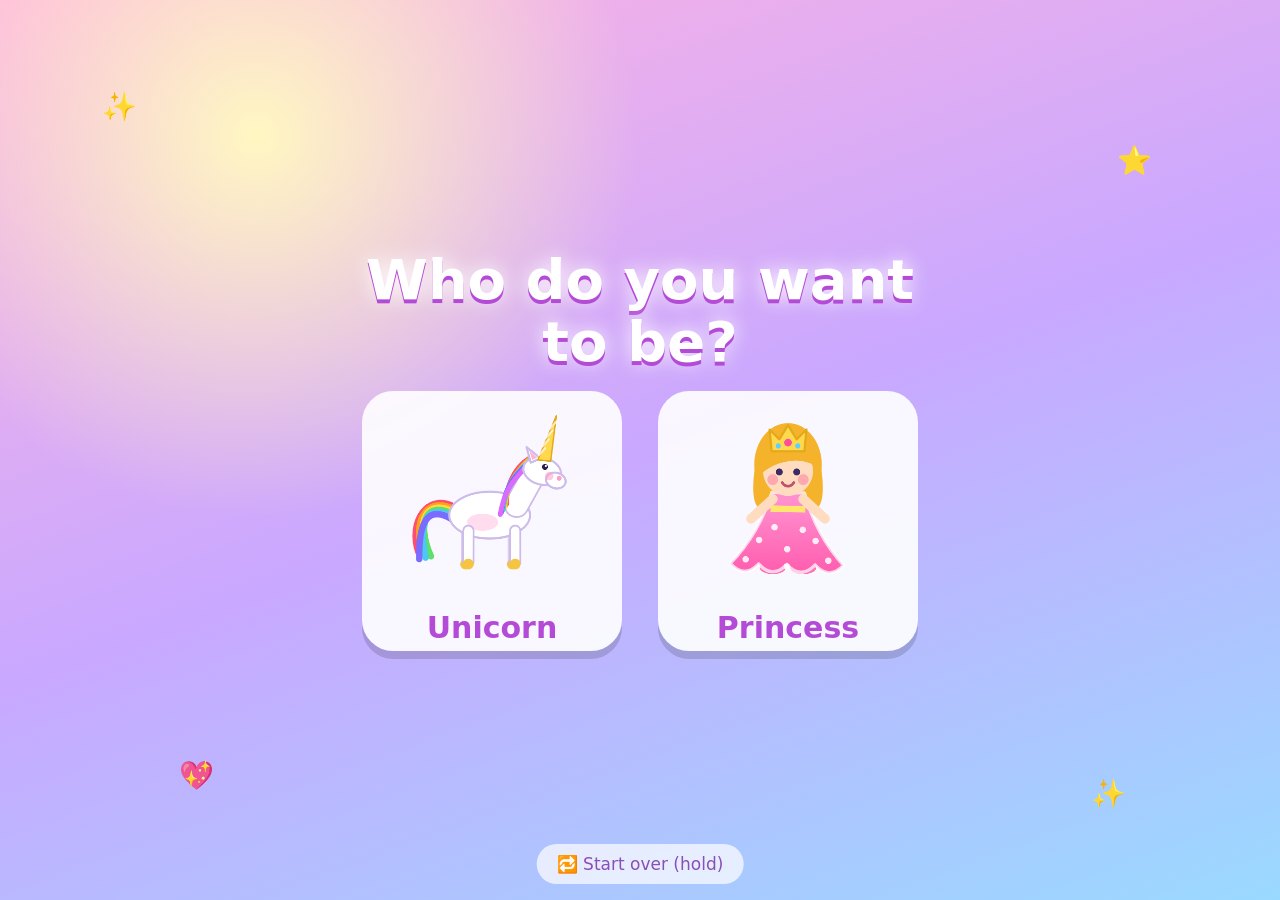
==== index.html @ 5d2dbdb1 "Magic Land: offline learning game with shapes, numbers, voice recorder Co-Authored-By: Claude Sonnet" ====
<!doctype html>
<html lang="en">
<head>
<meta charset="utf-8">
<meta name="viewport" content="width=device-width,initial-scale=1,maximum-scale=1,user-scalable=no,viewport-fit=cover">
<meta name="apple-mobile-web-app-capable" content="yes">
<meta name="mobile-web-app-capable" content="yes">
<meta name="apple-mobile-web-app-title" content="Magic Land">
<meta name="apple-mobile-web-app-status-bar-style" content="black-translucent">
<meta name="theme-color" content="#8fe388">
<link rel="manifest" href="manifest.json">
<link rel="apple-touch-icon" href="icon-180.png">
<title>Magic Land</title>
<link rel="stylesheet" href="css/style.css">
</head>
<body>
<canvas id="c"></canvas>

<div id="hud" hidden>
  <div id="score"><span id="stars">⭐ 0</span><span id="pals">🐾 0</span></div>
  <div id="tools">
    <button class="rb" id="dressBtn" aria-label="Dress up">👗</button>
    <button class="rb" id="menuBtn" aria-label="Toy box">🎒</button>
    <button class="rb" id="snd" aria-label="Sound">🔊</button>
    <button class="rb" id="swap" aria-label="Change character">🔄</button>
  </div>
  <div id="quest"><span id="qi">🌸</span><span id="qd"></span></div>
  <button id="learnBtn" aria-label="Learn and play"><span>🎮</span></button>
  <button id="magic" aria-label="Magic"><span id="magicIcon">🌈</span></button>
</div>
<div id="paintPill" hidden>🎨 ✖</div>
<div id="gbar" hidden><button id="gstop" aria-label="Stop">✖</button><span id="ginfo"></span></div>
<div id="bignum"></div>
<div id="build" hidden></div>
<div id="menu" class="sheet" hidden><div class="mcard"><button id="menuX">✖</button><div class="grid">
  <button data-m="paint" id="mPaint">🎨</button><button data-m="build">🏡</button><button data-m="shower">🌠</button>
  <button data-m="seek">🙈</button><button data-m="race">🏁</button><button data-m="learn">📚</button>
  <button data-m="pets">🐾</button><button data-m="night" id="mNight">🌙</button><button data-m="clean">🧽</button>
</div></div></div>
<div id="modal" class="sheet" hidden><div class="mcard"><div id="mbox"></div></div></div>
<div id="toast"></div>
<div id="dress" hidden><div id="dtabs"></div><div id="ditems"></div></div>

<div id="pick">
  <span class="twinkle" style="left:8%;top:10%">✨</span><span class="twinkle" style="right:10%;top:16%;animation-delay:-1s">⭐</span>
  <span class="twinkle" style="left:14%;bottom:12%;animation-delay:-.5s">💖</span><span class="twinkle" style="right:12%;bottom:10%;animation-delay:-1.7s">✨</span>
  <h1>Who do you want<br>to be?</h1>
  <div id="cards">
    <button class="card" data-c="unicorn"><canvas class="big" id="pu" width="440" height="440"></canvas><span class="nm">Unicorn</span></button>
    <button class="card" data-c="princess"><canvas class="big" id="pp" width="440" height="440"></canvas><span class="nm">Princess</span></button>
  </div>
  <button id="reset"><i></i><span>🔁 Start over (hold)</span></button>
</div>

<canvas id="gcv" hidden></canvas>
<div id="gtop" hidden>
  <button id="gexit" aria-label="Back">✖</button>
  <div id="gmid"><span id="gtitle"></span><span id="gdots"></span></div>
  <button id="gsay" aria-label="Say it again">🔊</button>
</div>
<div id="gwin" hidden><div class="wbox">
  <div class="wstars"></div><div class="wnew">New sticker!</div><div class="wsticker"></div>
  <div class="wbtns"><button id="gagain">▶</button><button id="ghome">🏠</button></div>
</div></div>
<div id="hub" hidden>
  <div class="hubbar"><button id="hubX" aria-label="Close">✖</button><div class="hubtitle">Learn &amp; Play</div><div id="hubStars">⭐ 0</div></div>
  <div id="hubBody"></div>
</div>

<script src="js/phrases.js"></script>
<script src="js/voice.js"></script>
<script src="js/world.js"></script>
<script src="js/engine.js"></script>
<script src="js/hub.js"></script>
<script src="js/games/shapes.js"></script>
<script src="js/games/numbers.js"></script>
<script src="js/games/clinic.js"></script>
<script>Voice.init();</script>
</body>
</html>
---- css/style.css ----
*{box-sizing:border-box;-webkit-tap-highlight-color:transparent;-webkit-touch-callout:none;-webkit-user-select:none;user-select:none}
  html,body{margin:0;height:100%;overflow:hidden;background:#8fe388;touch-action:none;overscroll-behavior:none;font-family:"Chalkboard SE","Comic Sans MS","Marker Felt",system-ui,sans-serif}
  canvas{position:fixed;left:0;top:0;width:100%;height:100%;display:block;touch-action:none}
  button{font:inherit;border:0;cursor:pointer;touch-action:manipulation}

  #hud{position:fixed;inset:0;pointer-events:none;padding:env(safe-area-inset-top) env(safe-area-inset-right) env(safe-area-inset-bottom) env(safe-area-inset-left)}
  #hud[hidden]{display:none}
  #score{position:absolute;top:calc(env(safe-area-inset-top) + 12px);left:calc(env(safe-area-inset-left) + 12px);display:flex;gap:6px}
  #score span{background:rgba(255,255,255,.85);border-radius:999px;padding:4px 11px;font-size:20px;font-weight:700;color:#7a3a9a;box-shadow:0 3px 0 rgba(0,0,0,.12)}
  #tools{position:absolute;top:calc(env(safe-area-inset-top) + 12px);right:calc(env(safe-area-inset-right) + 12px);display:flex;gap:6px}
  .rb{pointer-events:auto;width:44px;height:44px;border-radius:50%;background:rgba(255,255,255,.85);font-size:22px;box-shadow:0 3px 0 rgba(0,0,0,.12);padding:0}
  .rb:active{transform:scale(.9)}
  #magic{pointer-events:auto;position:absolute;right:calc(env(safe-area-inset-right) + 18px);bottom:calc(env(safe-area-inset-bottom) + 22px);width:104px;height:104px;border-radius:50%;font-size:54px;padding:0;
    --p:360deg;background:conic-gradient(#ff6fb5 var(--p),rgba(255,255,255,.55) 0);box-shadow:0 5px 0 rgba(0,0,0,.18),0 0 24px rgba(255,255,255,.8);display:grid;place-items:center}
  #magic span{width:88px;height:88px;border-radius:50%;background:linear-gradient(#fff,#ffe3f3);display:grid;place-items:center}
  #magic.ready{animation:pulse 1.4s infinite}
  #magic:active{transform:scale(.92)}
  @keyframes pulse{50%{transform:scale(1.07)}}

  #stars{pointer-events:auto}
  #dress{position:fixed;left:0;right:0;bottom:0;background:rgba(255,255,255,.93);border-radius:28px 28px 0 0;padding:12px 12px calc(env(safe-area-inset-bottom) + 14px);box-shadow:0 -6px 20px rgba(120,60,170,.28);z-index:4;display:flex;flex-direction:column;gap:12px;align-items:center}
  #dress[hidden]{display:none}
  #dtabs,#ditems{display:flex;gap:9px;flex-wrap:wrap;justify-content:center}
  .tab{width:50px;height:50px;border-radius:50%;background:#f3e6ff;font-size:25px;padding:0;box-shadow:0 3px 0 rgba(0,0,0,.1)}
  .tab.on{background:#ff6fb5;box-shadow:0 0 0 4px #ffc2e2}
  .tab.done{background:#5ee06a;margin-left:4px;font-size:26px}
  .opt{width:62px;height:62px;border-radius:50%;border:4px solid #fff;box-shadow:0 0 0 2px #d9c2f0;font-size:32px;padding:0;background:#fff;transition:transform .15s}
  .opt.on{box-shadow:0 0 0 5px #ff6fb5;transform:scale(1.12)}
  @media (orientation:landscape) and (max-height:520px){
    #dress{left:auto;top:0;width:min(46vw,320px);border-radius:28px 0 0 28px;justify-content:center;padding-right:calc(env(safe-area-inset-right) + 12px)}
  }
  #toast{position:fixed;left:50%;top:22%;transform:translate(-50%,-20px) scale(.8);opacity:0;pointer-events:none;background:rgba(255,255,255,.93);color:#c2358f;font-size:30px;font-weight:700;padding:12px 26px;border-radius:999px;box-shadow:0 6px 0 rgba(0,0,0,.12);transition:all .35s cubic-bezier(.3,1.6,.5,1);white-space:nowrap;text-align:center}
  #toast.on{opacity:1;transform:translate(-50%,0) scale(1)}

  #pick{position:fixed;inset:0;display:flex;flex-direction:column;align-items:center;justify-content:center;gap:2vmin;
    background:radial-gradient(circle at 20% 15%,#fff7c2 0,transparent 30%),linear-gradient(160deg,#ffb3e1,#c9a8ff 50%,#9ad9ff);padding:16px;z-index:5}
  #pick[hidden]{display:none}
  #pick h1{margin:0;color:#fff;font-size:min(9vw,56px);text-shadow:0 4px 0 #b44bd6,0 0 20px #fff;text-align:center;line-height:1.1}
  #cards{display:flex;gap:4vmin;flex-wrap:wrap;justify-content:center}
  .card{width:min(40vw,38vh,260px);aspect-ratio:1;border-radius:12%;background:rgba(255,255,255,.9);box-shadow:0 8px 0 rgba(0,0,0,.15);display:grid;place-items:center;align-content:center;padding:0;animation:bob 2.2s ease-in-out infinite}
  .card:nth-child(2){animation-delay:-1.1s}
  .card:active{transform:scale(.93)}
  .card canvas.big{position:static;width:80%;height:auto;aspect-ratio:1}
  .card .nm{font-size:min(6vw,30px);font-weight:700;color:#b44bd6;margin-top:6px}
  @keyframes bob{50%{transform:translateY(-10px) rotate(2deg)}}
  .twinkle{position:absolute;font-size:28px;animation:tw 2.5s infinite;pointer-events:none}
  @keyframes tw{50%{transform:scale(1.6) rotate(25deg);opacity:.3}}

  #quest{pointer-events:auto;position:absolute;top:calc(env(safe-area-inset-top) + 66px);left:50%;transform:translateX(-50%);display:flex;align-items:center;gap:10px;background:rgba(255,255,255,.88);border-radius:999px;padding:4px 16px 4px 10px;box-shadow:0 3px 0 rgba(0,0,0,.12);color:#b44bd6;white-space:nowrap}
  #quest #qi{font-size:30px}
  #quest #qd{font-size:22px;letter-spacing:3px}
  #quest.done{background:#fff3a8;animation:pulse .6s 3}
  #paintPill{pointer-events:auto;position:absolute;left:calc(env(safe-area-inset-left) + 14px);bottom:calc(env(safe-area-inset-bottom) + 28px);background:#fff;border-radius:999px;font-size:26px;padding:8px 16px;box-shadow:0 4px 0 rgba(0,0,0,.15);color:#c2358f}
  #paintPill[hidden],#gbar[hidden],#build[hidden],#menu[hidden],#modal[hidden],#quest[hidden]{display:none}
  #gbar{position:fixed;top:calc(env(safe-area-inset-top) + 12px);left:calc(env(safe-area-inset-left) + 12px);display:flex;gap:8px;align-items:center;z-index:3}
  #gbar button{width:48px;height:48px;border-radius:50%;background:#fff;font-size:24px;padding:0;box-shadow:0 3px 0 rgba(0,0,0,.15)}
  #ginfo{background:rgba(255,255,255,.88);border-radius:999px;padding:6px 14px;font-size:22px;font-weight:700;color:#7a3a9a}
  #ginfo:empty{display:none}
  #bignum{position:fixed;inset:0;display:grid;place-items:center;pointer-events:none;font-size:min(34vw,200px);font-weight:900;color:#fff;text-shadow:0 8px 0 #b44bd6,0 0 40px #ff6fb5;z-index:3}
  #bignum.pop{animation:bn .9s ease-out}
  @keyframes bn{0%{transform:scale(.3);opacity:0}30%{transform:scale(1.15);opacity:1}100%{transform:scale(1);opacity:.9}}
  .sheet{position:fixed;inset:0;background:rgba(60,20,90,.5);display:grid;place-items:center;z-index:6;padding:12px}
  .mcard{background:#fff;border-radius:32px;padding:18px;box-shadow:0 10px 0 rgba(0,0,0,.18);max-width:94vw;position:relative}
  #menu .grid{display:grid;grid-template-columns:repeat(3,min(26vw,104px));gap:12px}
  #menu .grid button{aspect-ratio:1;border-radius:26px;background:#f3e6ff;font-size:min(13vw,52px);padding:0;box-shadow:0 5px 0 rgba(0,0,0,.12)}
  #menu .grid button.on{background:#ff9ed2}
  #menu .grid button:active{transform:scale(.93)}
  #menuX{position:absolute;top:-14px;right:-8px;width:46px;height:46px;border-radius:50%;background:#ff6fb5;color:#fff;font-size:22px;padding:0}
  #mbox{position:relative;display:flex;flex-direction:column;align-items:center;gap:14px;min-width:min(86vw,420px);overflow:hidden}
  .mbar{display:flex;align-items:center;justify-content:space-between;width:100%;gap:8px}
  .mdots{font-size:24px;letter-spacing:2px;flex:1}
  .mx{width:46px;height:46px;border-radius:50%;background:#f3e6ff;font-size:20px;padding:0;color:#7a3a9a}
  .pname{flex:1;text-align:center;font-size:28px;font-weight:700;color:#b44bd6}
  .mprompt{font-size:min(16vw,70px);min-height:90px;display:grid;place-items:center;text-align:center;line-height:1.1}
  .mprompt.wrap{font-size:min(11vw,52px);word-break:break-all}
  .mprompt.letter{font-size:min(30vw,130px);color:#7a3a9a;font-weight:800}
  .mspeak{width:60px;height:60px;border-radius:50%;background:#e1f5ff;font-size:30px;padding:0}
  .mopts{display:flex;gap:12px;justify-content:center;flex-wrap:wrap}
  .mopt{width:min(24vw,104px);height:min(24vw,104px);border-radius:26px;background:#f3e6ff;font-size:min(13vw,56px);font-weight:800;color:#7a3a9a;padding:0;display:grid;place-items:center;box-shadow:0 5px 0 rgba(0,0,0,.12);transition:transform .15s}
  .mopt.round{border-radius:50%;border:5px solid #fff;box-shadow:0 0 0 2px #d9c2f0}
  .mopt .shp{width:70%;height:70%;display:block}
  .mopt.good{background:#b9f5c8;transform:scale(1.12)}
  .mopt.bad{animation:shake .4s}
  @keyframes shake{25%{transform:translateX(-10px)}75%{transform:translateX(10px)}}
  .pbig{font-size:min(34vw,150px);line-height:1;animation:bob 2s ease-in-out infinite}
  .pbig.wig{animation:wig .6s}
  @keyframes wig{20%{transform:rotate(-12deg) scale(1.15)}50%{transform:rotate(12deg) scale(1.15)}80%{transform:rotate(-6deg)}}
  .phearts{font-size:32px;letter-spacing:4px}
  .fx{position:absolute;bottom:40%;font-size:34px;pointer-events:none;animation:fxup 1.3s ease-out forwards}
  @keyframes fxup{to{transform:translateY(-160px) scale(1.4);opacity:0}}
  #build{position:fixed;left:0;right:0;bottom:0;background:rgba(255,255,255,.93);border-radius:28px 28px 0 0;padding:12px 10px calc(env(safe-area-inset-bottom) + 12px);box-shadow:0 -6px 20px rgba(120,60,170,.28);z-index:4}
  .brow{display:flex;flex-wrap:wrap;gap:8px;justify-content:center;align-items:center}
  .opt.sm{width:50px;height:50px;font-size:26px}
  #reset{position:absolute;bottom:calc(env(safe-area-inset-bottom) + 16px);left:50%;transform:translateX(-50%);background:rgba(255,255,255,.7);color:#8a4fb8;border-radius:999px;font-size:17px;padding:10px 20px;overflow:hidden;white-space:nowrap}
  #reset i{position:absolute;left:0;top:0;bottom:0;width:0;background:rgba(255,111,181,.55);transition:width 0s}
  #reset.hold i{width:100%;transition:width 1.8s linear}
  #reset span{position:relative}

  /* ---- Learn & Play ---- */
  #learnBtn{pointer-events:auto;position:absolute;left:calc(env(safe-area-inset-left) + 18px);bottom:calc(env(safe-area-inset-bottom) + 22px);width:96px;height:96px;border-radius:50%;padding:0;
    background:linear-gradient(145deg,#4cc9f0,#7b6cff);box-shadow:0 5px 0 rgba(0,0,0,.18),0 0 24px rgba(255,255,255,.8);display:grid;place-items:center;animation:pulse 1.8s infinite}
  #learnBtn span{font-size:50px;line-height:1}
  #paintPill{bottom:calc(env(safe-area-inset-bottom) + 130px)}
  #gcv{position:fixed;left:0;top:0;width:100%;height:100%;display:block;touch-action:none;z-index:7}
  #gcv[hidden],#gtop[hidden],#gwin[hidden],#hub[hidden]{display:none}
  #gtop{position:fixed;left:0;right:0;top:0;z-index:8;display:flex;align-items:center;justify-content:space-between;padding:calc(env(safe-area-inset-top) + 10px) calc(env(safe-area-inset-right) + 12px) 0 calc(env(safe-area-inset-left) + 12px);pointer-events:none}
  #gtop button{pointer-events:auto;width:52px;height:52px;border-radius:50%;background:#fff;font-size:26px;padding:0;box-shadow:0 4px 0 rgba(0,0,0,.15)}
  #gmid{display:flex;flex-direction:column;align-items:center;gap:2px;background:rgba(255,255,255,.85);border-radius:20px;padding:4px 14px;color:#7a3a9a;font-weight:700}
  #gtitle{font-size:20px}#gdots{font-size:18px;letter-spacing:2px;min-height:22px}
  #gwin{position:fixed;inset:0;z-index:9;background:rgba(60,20,90,.45);display:grid;place-items:center}
  .wbox{background:#fff;border-radius:36px;padding:26px 34px;text-align:center;box-shadow:0 10px 0 rgba(0,0,0,.18);animation:pop .5s cubic-bezier(.3,1.6,.5,1)}
  @keyframes pop{from{transform:scale(.4);opacity:0}}
  .wstars{font-size:54px;letter-spacing:4px}
  .wnew{font-size:26px;font-weight:800;color:#c2358f;margin-top:6px}
  .wsticker{font-size:110px;line-height:1.1;animation:bob 1.6s ease-in-out infinite}
  .wbtns{display:flex;gap:18px;justify-content:center;margin-top:14px}
  .wbtns button{width:84px;height:84px;border-radius:50%;font-size:40px;padding:0;background:#5ee06a;box-shadow:0 5px 0 rgba(0,0,0,.18)}
  .wbtns button#ghome{background:#ffb3d9}
  #hub{position:fixed;inset:0;z-index:7;overflow-y:auto;-webkit-overflow-scrolling:touch;touch-action:pan-y;background:linear-gradient(160deg,#ffd6f0,#d8c4ff 50%,#b8e6ff);padding:calc(env(safe-area-inset-top) + 10px) 14px calc(env(safe-area-inset-bottom) + 24px)}
  .hubbar{display:flex;align-items:center;justify-content:space-between;gap:10px;margin-bottom:10px}
  .hubbar button{width:52px;height:52px;border-radius:50%;background:#fff;font-size:24px;padding:0;box-shadow:0 4px 0 rgba(0,0,0,.15)}
  .hubtitle{font-size:28px;font-weight:800;color:#fff;text-shadow:0 3px 0 #b44bd6}
  #hubStars{background:#fff;border-radius:999px;padding:6px 14px;font-size:20px;font-weight:700;color:#7a3a9a}
  .hsec{font-size:24px;font-weight:800;color:#7a3a9a;margin:16px 4px 8px}
  .hgrid,.sgrid{display:grid;grid-template-columns:repeat(auto-fill,minmax(104px,1fr));gap:12px}
  .tile{aspect-ratio:1;border-radius:26px;display:flex;flex-direction:column;align-items:center;justify-content:center;gap:2px;padding:6px;color:#fff;box-shadow:0 6px 0 rgba(0,0,0,.16);font-weight:800}
  .tile:active{transform:scale(.94)}
  .tile.book{aspect-ratio:auto;flex-direction:row;gap:12px;background:linear-gradient(145deg,#ffd86b,#ff9f4d);width:100%;padding:12px 18px;margin-bottom:4px}
  .ticon{font-size:46px;line-height:1}.tile.book .ticon{font-size:38px}
  .tname{font-size:15px;text-shadow:0 2px 0 rgba(0,0,0,.2);text-align:center;line-height:1.1}
  .tlv{font-size:12px;letter-spacing:2px;opacity:.9}
  .stk{aspect-ratio:1;border-radius:22px;background:rgba(255,255,255,.45);display:grid;place-items:center;font-size:48px;filter:grayscale(1);opacity:.55}
  .stk.got{background:#fff;filter:none;opacity:1;box-shadow:0 5px 0 rgba(0,0,0,.12)}
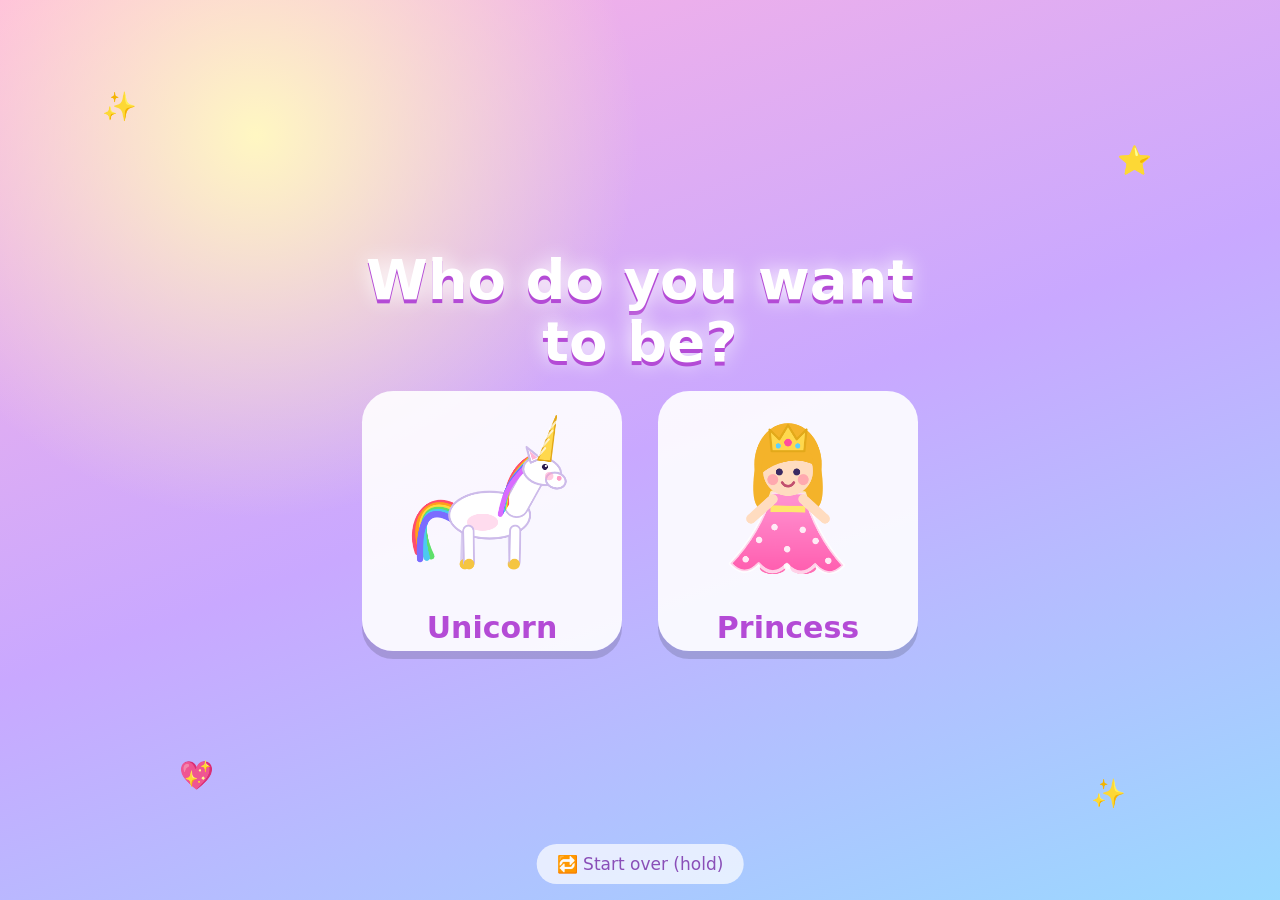
==== commit e404d33f: "Add mute button to games and hub; make the replay button a speech bubble Co-Authored-By: Claude Sonn" ====
--- a/index.html
+++ b/index.html
@@ -21,7 +21,7 @@
   <div id="tools">
     <button class="rb" id="dressBtn" aria-label="Dress up">👗</button>
     <button class="rb" id="menuBtn" aria-label="Toy box">🎒</button>
-    <button class="rb" id="snd" aria-label="Sound">🔊</button>
+    <button class="rb sndbtn" id="snd" aria-label="Sound on or off">🔊</button>
     <button class="rb" id="swap" aria-label="Change character">🔄</button>
   </div>
   <div id="quest"><span id="qi">🌸</span><span id="qd"></span></div>
@@ -56,14 +56,14 @@
 <div id="gtop" hidden>
   <button id="gexit" aria-label="Back">✖</button>
   <div id="gmid"><span id="gtitle"></span><span id="gdots"></span></div>
-  <button id="gsay" aria-label="Say it again">🔊</button>
+  <div id="gright"><button id="gsay" aria-label="Say it again">💬</button><button id="gmute" class="sndbtn" aria-label="Sound on or off">🔊</button></div>
 </div>
 <div id="gwin" hidden><div class="wbox">
   <div class="wstars"></div><div class="wnew">New sticker!</div><div class="wsticker"></div>
   <div class="wbtns"><button id="gagain">▶</button><button id="ghome">🏠</button></div>
 </div></div>
 <div id="hub" hidden>
-  <div class="hubbar"><button id="hubX" aria-label="Close">✖</button><div class="hubtitle">Learn &amp; Play</div><div id="hubStars">⭐ 0</div></div>
+  <div class="hubbar"><button id="hubX" aria-label="Close">✖</button><div class="hubtitle">Learn &amp; Play</div><div id="hubStars">⭐ 0</div><button id="hubMute" class="sndbtn" aria-label="Sound on or off">🔊</button></div>
   <div id="hubBody"></div>
 </div>
 
--- a/css/style.css
+++ b/css/style.css
@@ -105,6 +105,7 @@
   #gcv[hidden],#gtop[hidden],#gwin[hidden],#hub[hidden]{display:none}
   #gtop{position:fixed;left:0;right:0;top:0;z-index:8;display:flex;align-items:center;justify-content:space-between;padding:calc(env(safe-area-inset-top) + 10px) calc(env(safe-area-inset-right) + 12px) 0 calc(env(safe-area-inset-left) + 12px);pointer-events:none}
   #gtop button{pointer-events:auto;width:52px;height:52px;border-radius:50%;background:#fff;font-size:26px;padding:0;box-shadow:0 4px 0 rgba(0,0,0,.15)}
+  #gright{display:flex;gap:10px;pointer-events:auto}
   #gmid{display:flex;flex-direction:column;align-items:center;gap:2px;background:rgba(255,255,255,.85);border-radius:20px;padding:4px 14px;color:#7a3a9a;font-weight:700}
   #gtitle{font-size:20px}#gdots{font-size:18px;letter-spacing:2px;min-height:22px}
   #gwin{position:fixed;inset:0;z-index:9;background:rgba(60,20,90,.45);display:grid;place-items:center}
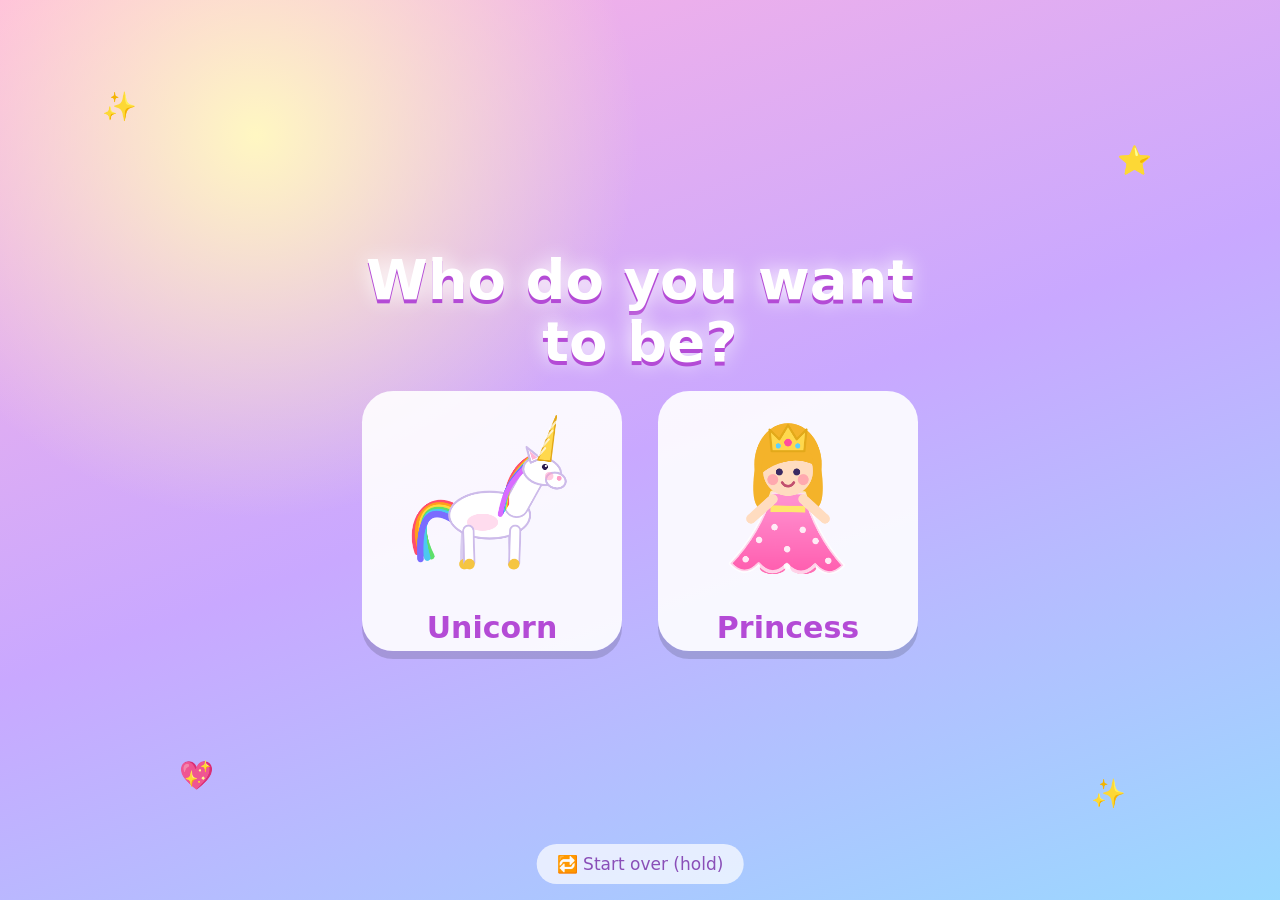
==== commit 39cfcf91: "Add Colouring: free draw, 21 generated colouring pages, photo to colouring page, colour wheel Co-Aut" ====
--- a/index.html
+++ b/index.html
@@ -75,6 +75,8 @@
 <script src="js/games/shapes.js"></script>
 <script src="js/games/numbers.js"></script>
 <script src="js/games/clinic.js"></script>
+<script src="js/art-lib.js"></script>
+<script src="js/colour.js"></script>
 <script>Voice.init();</script>
 </body>
 </html>
--- a/css/style.css
+++ b/css/style.css
@@ -1,6 +1,6 @@
   *{box-sizing:border-box;-webkit-tap-highlight-color:transparent;-webkit-touch-callout:none;-webkit-user-select:none;user-select:none}
   html,body{margin:0;height:100%;overflow:hidden;background:#8fe388;touch-action:none;overscroll-behavior:none;font-family:"Chalkboard SE","Comic Sans MS","Marker Felt",system-ui,sans-serif}
-  canvas{position:fixed;left:0;top:0;width:100%;height:100%;display:block;touch-action:none}
+  #c{position:fixed;left:0;top:0;width:100%;height:100%;display:block;touch-action:none}
   button{font:inherit;border:0;cursor:pointer;touch-action:manipulation}
 
   #hud{position:fixed;inset:0;pointer-events:none;padding:env(safe-area-inset-top) env(safe-area-inset-right) env(safe-area-inset-bottom) env(safe-area-inset-left)}
@@ -132,3 +132,49 @@
   .tlv{font-size:12px;letter-spacing:2px;opacity:.9}
   .stk{aspect-ratio:1;border-radius:22px;background:rgba(255,255,255,.45);display:grid;place-items:center;font-size:48px;filter:grayscale(1);opacity:.55}
   .stk.got{background:#fff;filter:none;opacity:1;box-shadow:0 5px 0 rgba(0,0,0,.12)}
+
+  /* ---- Colouring ---- */
+  #art{position:fixed;inset:0;z-index:7;display:flex;flex-direction:column;background:linear-gradient(160deg,#fff0f8,#e8dcff);touch-action:none}
+  #art[hidden],#apick[hidden],#awheel[hidden]{display:none}
+  #atop{display:flex;align-items:center;gap:8px;padding:calc(env(safe-area-inset-top) + 8px) 10px 6px}
+  #atop button{width:46px;height:46px;border-radius:50%;background:#fff;font-size:22px;padding:0;box-shadow:0 3px 0 rgba(0,0,0,.14);flex:none}
+  #atop button[hidden]{display:none}
+  #amid{display:flex;gap:7px;flex:1;justify-content:flex-end;flex-wrap:wrap}
+  #astage{flex:1;min-height:0;display:grid;place-items:center}
+  #awrap{position:relative;box-shadow:0 6px 18px rgba(80,40,140,.25);border-radius:10px;overflow:hidden;background:#fff;touch-action:none}
+  #awrap canvas{position:absolute;left:0;top:0;width:100%;height:100%}
+  #aline{pointer-events:none}
+  #atray{padding:8px 10px calc(env(safe-area-inset-bottom) + 10px);background:rgba(255,255,255,.85);border-radius:22px 22px 0 0;box-shadow:0 -4px 14px rgba(80,40,140,.2);display:flex;flex-direction:column;gap:8px}
+  #atools,#acolors{display:flex;flex-wrap:wrap;gap:7px;justify-content:center;align-items:center}
+  .tb{width:44px;height:44px;border-radius:14px;background:#f3e6ff;font-size:22px;padding:0}
+  .tb.on{background:#ff9ed2;box-shadow:0 0 0 3px #ffd0e8}
+  .sz{width:40px;height:40px;border-radius:50%;background:#f3e6ff;padding:0;display:grid;place-items:center}
+  .sz i{display:block;border-radius:50%;background:#6a4a9a}
+  .sz.on{background:#ff9ed2}
+  .sw{width:34px;height:34px;border-radius:50%;padding:0;border:3px solid #fff;box-shadow:0 0 0 1.5px #cbb8e8}
+  .sw.on{box-shadow:0 0 0 4px #ff6fb5;transform:scale(1.12)}
+  .sw.wheel{background:conic-gradient(#f44,#fa0,#ee4,#4d4,#4cf,#85f,#f4c,#f44);font-size:16px;color:#fff;text-shadow:0 1px 2px #000}
+  #atoast{position:absolute;left:50%;top:70px;transform:translateX(-50%);background:#fff;border-radius:999px;padding:8px 18px;font-weight:800;color:#b44bd6;box-shadow:0 4px 0 rgba(0,0,0,.12);opacity:0;pointer-events:none;transition:opacity .25s;white-space:nowrap}
+  #atoast.on{opacity:1}
+  .asheet{position:fixed;inset:0;z-index:9;background:rgba(60,20,90,.5);display:grid;place-items:center;padding:12px}
+  .acard{background:#fff;border-radius:30px;padding:16px;max-width:96vw;max-height:94vh;overflow-y:auto;box-shadow:0 10px 0 rgba(0,0,0,.18);display:flex;flex-direction:column;gap:12px;align-items:center;min-width:min(92vw,440px)}
+  .abar{display:flex;align-items:center;gap:10px;width:100%}
+  .atitle{flex:1;text-align:center;font-size:24px;font-weight:800;color:#b44bd6}
+  .acats{display:flex;flex-wrap:wrap;gap:8px;justify-content:center}
+  .acat{width:54px;height:54px;border-radius:16px;background:#f3e6ff;font-size:30px;padding:0}
+  .acat.on{background:#ff9ed2;box-shadow:0 0 0 3px #ffd0e8}
+  .athumbs{display:grid;grid-template-columns:repeat(auto-fill,minmax(130px,1fr));gap:10px;width:100%}
+  .athumb{background:#fff;border-radius:18px;padding:6px;box-shadow:0 4px 0 rgba(0,0,0,.14),inset 0 0 0 2px #e6d6ff;display:flex;flex-direction:column;align-items:center;gap:2px;font-weight:700;color:#7a3a9a}
+  .athumb canvas{width:100%;height:auto;aspect-ratio:1;border-radius:12px;background:#fff}
+  .athumb:active{transform:scale(.96)}
+  .asurprise{background:#5ee06a;color:#fff;font-size:20px;font-weight:800;border-radius:999px;padding:12px 26px}
+  .wcard{align-items:center}
+  #wheelcv{touch-action:none;border-radius:50%;box-shadow:0 0 0 6px #f3e6ff}
+  .wrow{display:flex;gap:14px;align-items:center;width:100%}
+  .wprev{width:56px;height:56px;border-radius:50%;box-shadow:0 0 0 4px #fff,0 0 0 6px #cbb8e8;flex:none}
+  .wslide{flex:1;height:30px;border-radius:15px;-webkit-appearance:none;appearance:none;outline:none}
+  .wslide::-webkit-slider-thumb{-webkit-appearance:none;width:34px;height:34px;border-radius:50%;background:#fff;box-shadow:0 0 0 3px #7a3a9a}
+  .wslide::-moz-range-thumb{width:34px;height:34px;border-radius:50%;background:#fff;border:3px solid #7a3a9a}
+  .wbtns2{display:flex;gap:18px}
+  .wbtns2 button{width:72px;height:72px;border-radius:50%;font-size:34px;padding:0;box-shadow:0 5px 0 rgba(0,0,0,.18)}
+  .wyes{background:#5ee06a}.wno{background:#ffb3d9}
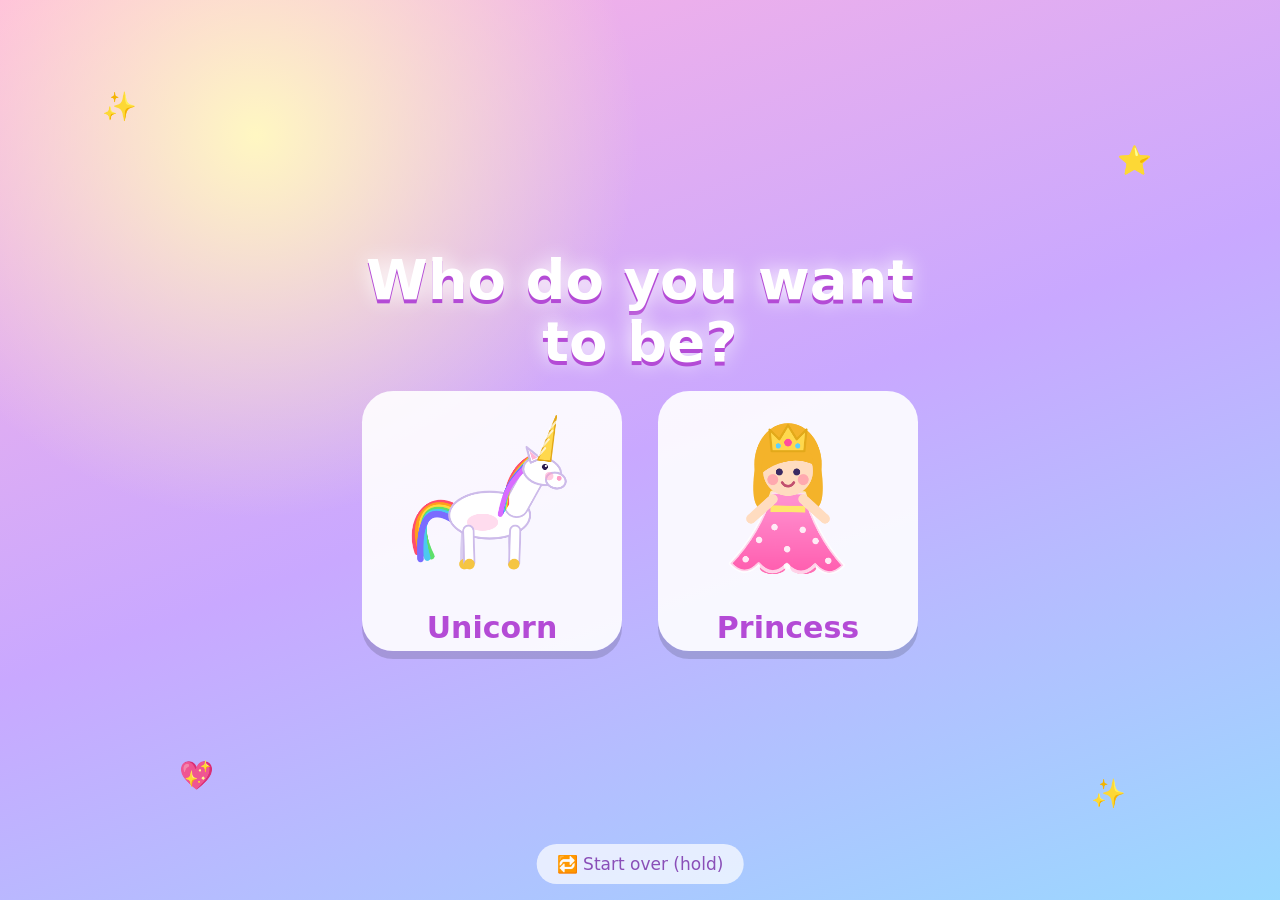
==== commit 7521552e: "Show captions for every spoken line; sturdier phone-voice fallback; add hidden sound check Co-Author" ====
--- a/index.html
+++ b/index.html
@@ -58,6 +58,7 @@
   <div id="gmid"><span id="gtitle"></span><span id="gdots"></span></div>
   <div id="gright"><button id="gsay" aria-label="Say it again">💬</button><button id="gmute" class="sndbtn" aria-label="Sound on or off">🔊</button></div>
 </div>
+<div id="gcap"></div>
 <div id="gwin" hidden><div class="wbox">
   <div class="wstars"></div><div class="wnew">New sticker!</div><div class="wsticker"></div>
   <div class="wbtns"><button id="gagain">▶</button><button id="ghome">🏠</button></div>
@@ -77,6 +78,7 @@
 <script src="js/games/clinic.js"></script>
 <script src="js/art-lib.js"></script>
 <script src="js/colour.js"></script>
+<script src="js/debug.js"></script>
 <script>Voice.init();</script>
 </body>
 </html>
--- a/css/style.css
+++ b/css/style.css
@@ -178,3 +178,8 @@
   .wbtns2{display:flex;gap:18px}
   .wbtns2 button{width:72px;height:72px;border-radius:50%;font-size:34px;padding:0;box-shadow:0 5px 0 rgba(0,0,0,.18)}
   .wyes{background:#5ee06a}.wno{background:#ffb3d9}
+
+  #gcap{position:fixed;left:50%;top:calc(env(safe-area-inset-top) + 74px);transform:translate(-50%,-10px);max-width:min(92vw,520px);z-index:8;background:#fff;color:#b44bd6;font-size:24px;font-weight:800;text-align:center;line-height:1.2;
+    padding:10px 20px;border-radius:24px;box-shadow:0 5px 0 rgba(0,0,0,.16);opacity:0;pointer-events:none;transition:all .3s}
+  #gcap.on{opacity:1;transform:translate(-50%,0);pointer-events:auto}
+  #hub #gcap{z-index:9}
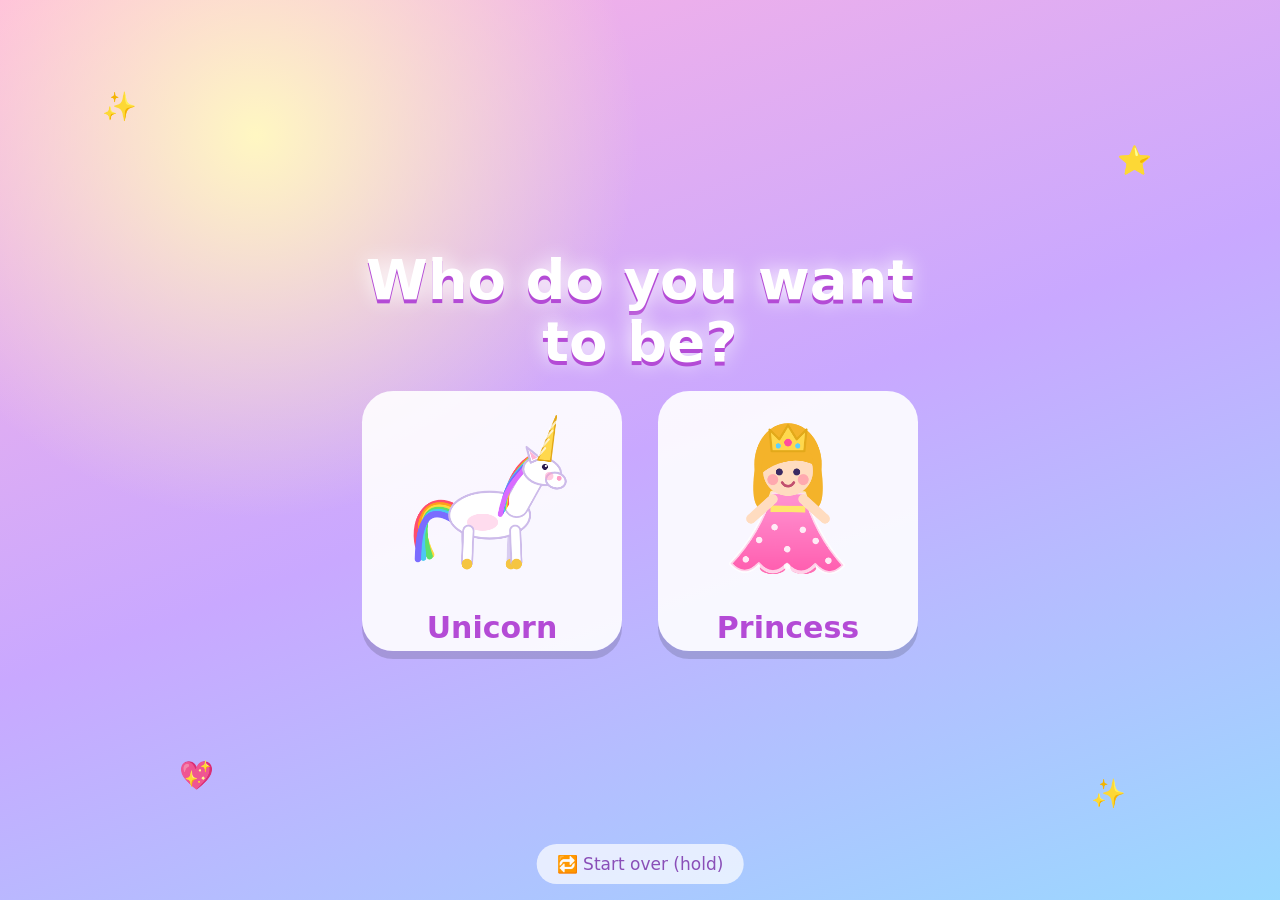
==== commit c38146f7: "Add reacting unicorn host in every game and drawn tile icons Co-Authored-By: Claude Sonnet 5.5 <nore" ====
--- a/index.html
+++ b/index.html
@@ -56,6 +56,7 @@
 <div id="gtop" hidden>
   <button id="gexit" aria-label="Back">✖</button>
   <div id="gmid"><span id="gtitle"></span><span id="gdots"></span></div>
+  <canvas id="ghost" aria-hidden="true"></canvas>
   <div id="gright"><button id="gsay" aria-label="Say it again">💬</button><button id="gmute" class="sndbtn" aria-label="Sound on or off">🔊</button></div>
 </div>
 <div id="gcap"></div>
@@ -72,6 +73,7 @@
 <script src="js/voice.js"></script>
 <script src="js/world.js"></script>
 <script src="js/engine.js"></script>
+<script src="js/host.js"></script>
 <script src="js/hub.js"></script>
 <script src="js/games/shapes.js"></script>
 <script src="js/games/numbers.js"></script>
--- a/css/style.css
+++ b/css/style.css
@@ -106,6 +106,8 @@
   #gtop{position:fixed;left:0;right:0;top:0;z-index:8;display:flex;align-items:center;justify-content:space-between;padding:calc(env(safe-area-inset-top) + 10px) calc(env(safe-area-inset-right) + 12px) 0 calc(env(safe-area-inset-left) + 12px);pointer-events:none}
   #gtop button{pointer-events:auto;width:52px;height:52px;border-radius:50%;background:#fff;font-size:26px;padding:0;box-shadow:0 4px 0 rgba(0,0,0,.15)}
   #gright{display:flex;gap:10px;pointer-events:auto}
+  #ghost{width:60px;height:60px;flex:none;filter:drop-shadow(0 3px 0 rgba(0,0,0,.12))}
+  canvas.ticon{display:block;margin:0 auto 2px;filter:drop-shadow(0 3px 0 rgba(0,0,0,.14))}
   #gmid{display:flex;flex-direction:column;align-items:center;gap:2px;background:rgba(255,255,255,.85);border-radius:20px;padding:4px 14px;color:#7a3a9a;font-weight:700}
   #gtitle{font-size:20px}#gdots{font-size:18px;letter-spacing:2px;min-height:22px}
   #gwin{position:fixed;inset:0;z-index:9;background:rgba(60,20,90,.45);display:grid;place-items:center}
@@ -183,3 +185,5 @@
     padding:10px 20px;border-radius:24px;box-shadow:0 5px 0 rgba(0,0,0,.16);opacity:0;pointer-events:none;transition:all .3s}
   #gcap.on{opacity:1;transform:translate(-50%,0);pointer-events:auto}
   #hub #gcap{z-index:9}
+
+  .acard,#mbox{touch-action:pan-y}
